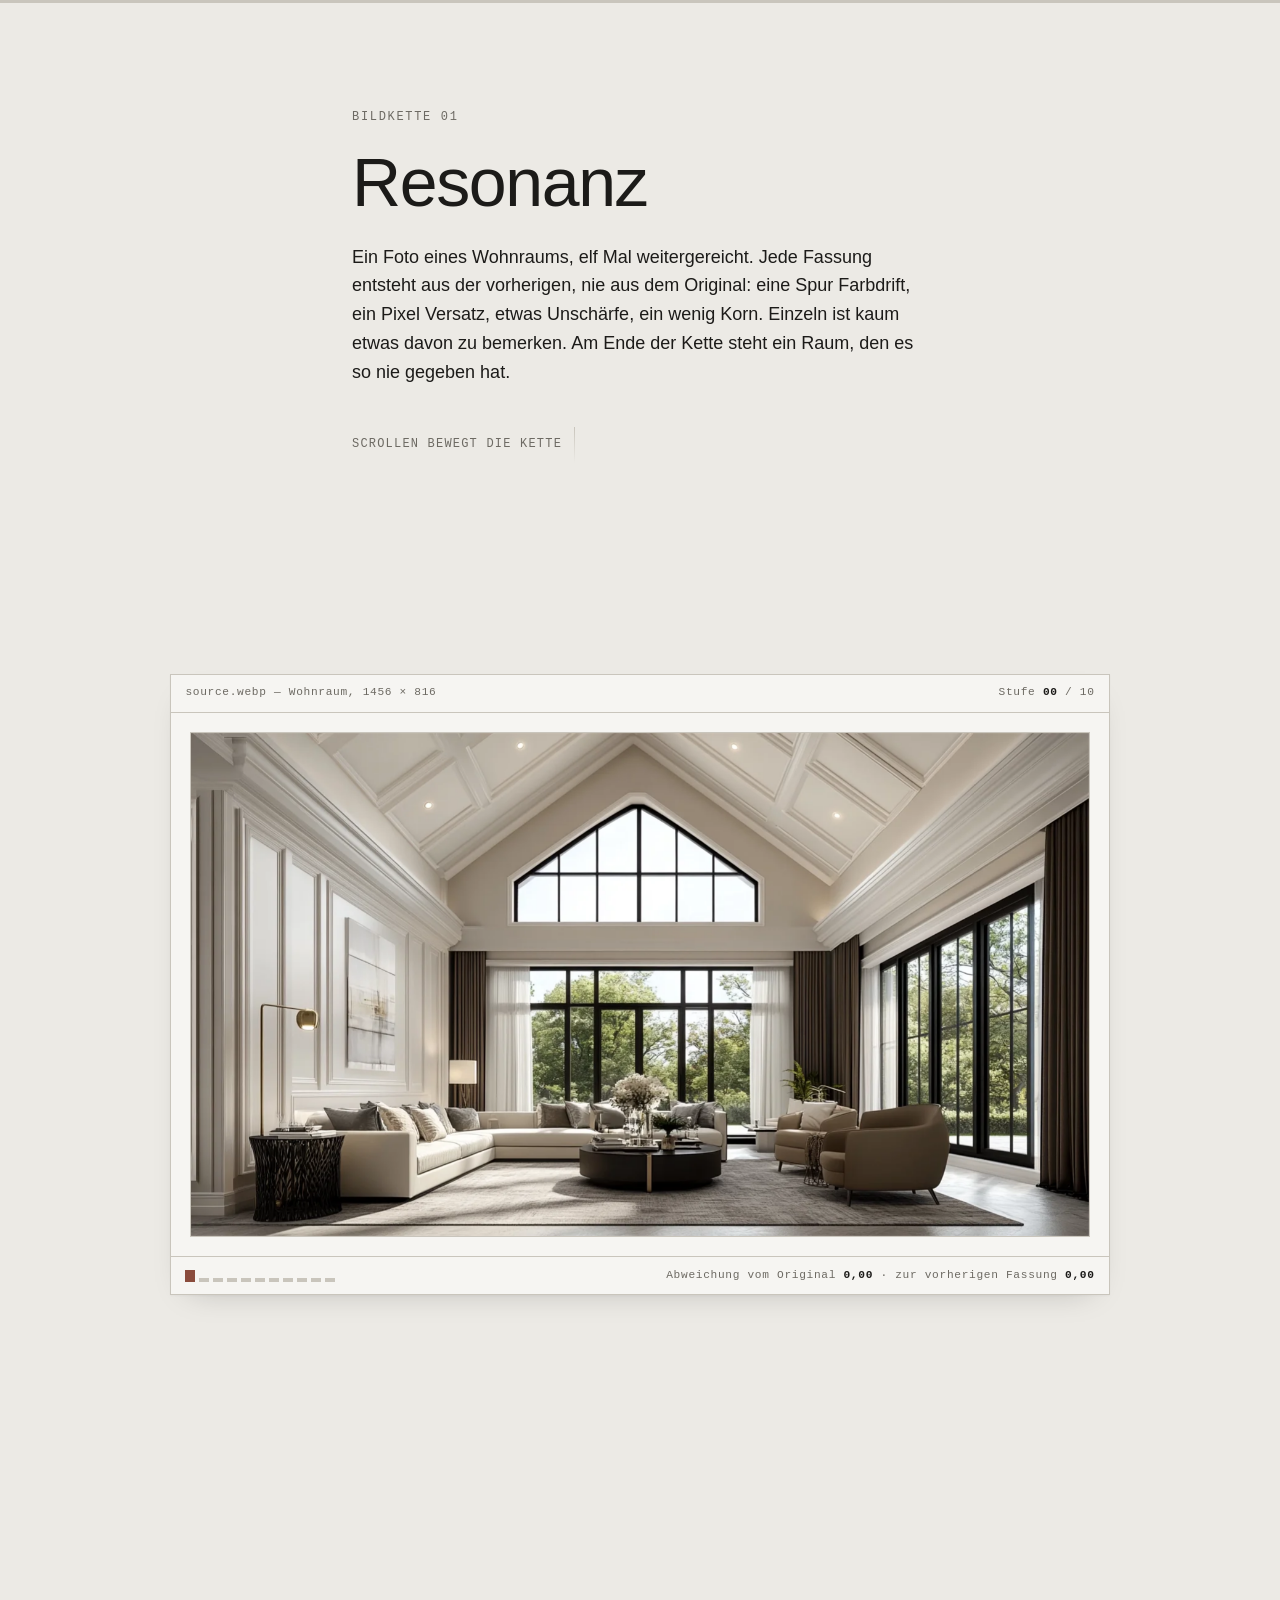
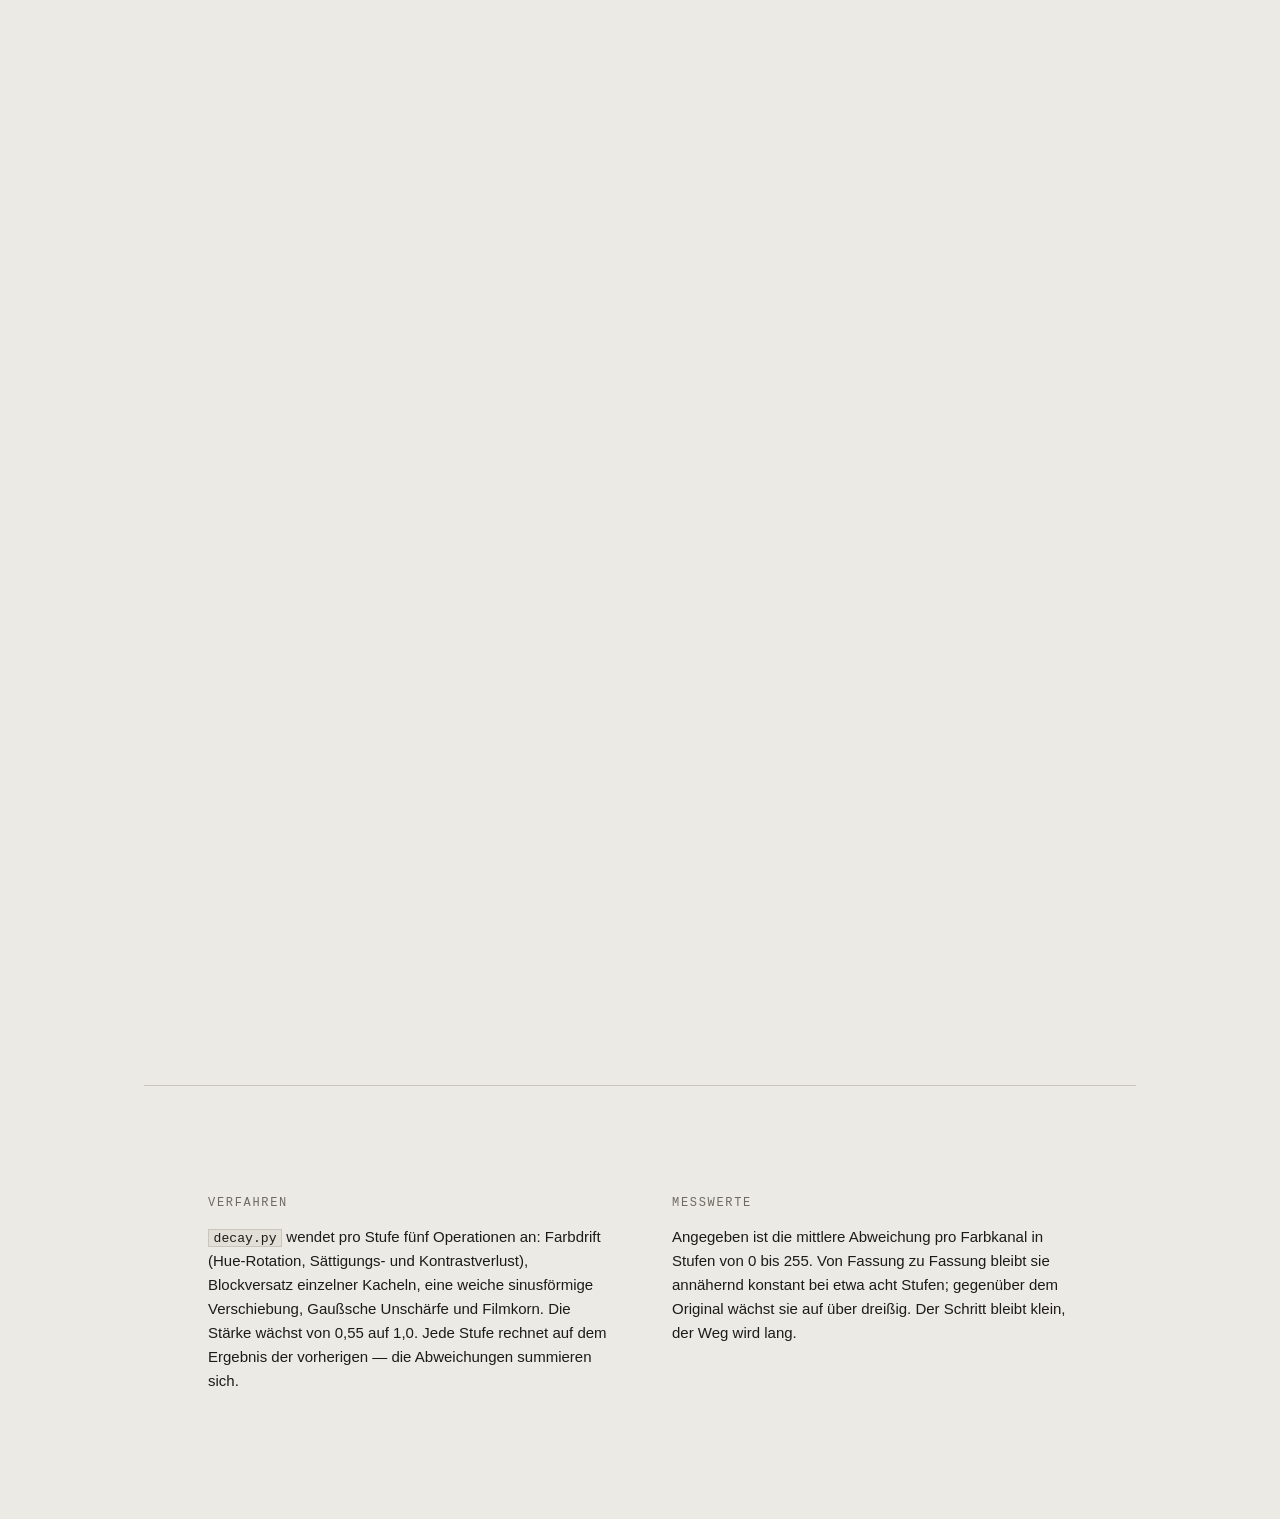
==== index.html @ 1f69f4d4 "Resonanz: Bildkette decay.py + scrollgesteuerte Website decay.py erzeugt aus source.webp zehn kumula" ====
<!DOCTYPE html>
<html lang="de">
<head>
<meta charset="utf-8">
<meta name="viewport" content="width=device-width, initial-scale=1">
<title>Resonanz — ein Raum verklingt</title>
<meta name="description" content="Elf Zustaende eines Innenraums, durch Scrollen ineinander überblendet.">
<link rel="stylesheet" href="style.css">
</head>
<body>

<!-- Fortschritt: bewusst sichtbar, damit die Bewegung messbar bleibt -->
<div class="fortschritt" role="progressbar" aria-label="Fortschritt durch die Bildkette"
     aria-valuemin="0" aria-valuemax="10" aria-valuenow="0">
  <div class="fortschritt__balken" id="balken"></div>
</div>

<header class="kopf">
  <p class="kopf__marke">Bildkette 01</p>
  <h1 class="kopf__titel">Resonanz</h1>
  <p class="kopf__text">
    Ein Foto eines Wohnraums, elf Mal weitergereicht. Jede Fassung entsteht aus der
    vorherigen, nie aus dem Original: eine Spur Farbdrift, ein Pixel Versatz, etwas
    Unschärfe, ein wenig Korn. Einzeln ist kaum etwas davon zu bemerken. Am Ende der
    Kette steht ein Raum, den es so nie gegeben hat.
  </p>
  <p class="kopf__hinweis" aria-hidden="true">Scrollen bewegt die Kette<span class="pfeil"></span></p>
</header>

<section class="bahn" id="bahn">
  <div class="buehne">

    <figure class="rahmen">
      <figcaption class="rahmen__kopf">
        <span class="rahmen__quelle">source.webp — Wohnraum, 1456 × 816</span>
        <span class="rahmen__stufe">Stufe <b id="stufe-zahl">00</b><span class="zart"> / 10</span></span>
      </figcaption>

      <div class="rahmen__flaeche">
        <div class="stapel" id="stapel"><!-- Bilder werden per JS eingesetzt --></div>
        <div class="laden" id="laden"><span id="laden-text">Bilder werden geladen</span></div>
      </div>

      <div class="rahmen__fuss">
        <ol class="skala" id="skala" aria-hidden="true"></ol>
        <p class="messwert">
          Abweichung vom Original <b id="mess-orig">0,00</b><span class="zart"> · zur vorherigen Fassung </span><b id="mess-vor">0,00</b>
        </p>
      </div>
    </figure>

  </div>
</section>

<footer class="fuss">
  <div class="fuss__spalte">
    <h2>Verfahren</h2>
    <p>
      <code>decay.py</code> wendet pro Stufe fünf Operationen an: Farbdrift
      (Hue-Rotation, Sättigungs- und Kontrastverlust), Blockversatz einzelner
      Kacheln, eine weiche sinusförmige Verschiebung, Gaußsche Unschärfe und
      Filmkorn. Die Stärke wächst von 0,55 auf 1,0. Jede Stufe rechnet auf dem
      Ergebnis der vorherigen — die Abweichungen summieren sich.
    </p>
  </div>
  <div class="fuss__spalte">
    <h2>Messwerte</h2>
    <p>
      Angegeben ist die mittlere Abweichung pro Farbkanal in Stufen von 0 bis 255.
      Von Fassung zu Fassung bleibt sie annähernd konstant bei etwa acht Stufen;
      gegenüber dem Original wächst sie auf über dreißig. Der Schritt bleibt
      klein, der Weg wird lang.
    </p>
  </div>
</footer>

<script src="img/stufen.js"></script>
<script src="app.js"></script>
</body>
</html>
---- style.css ----
/* Resonanz - Dispositiv: die Seite zeigt, dass sie zeigt.
   Kein Vollbild, kein Ausblenden der Oberflaeche. Das Bild sitzt sichtbar
   in einem Rahmen, Leisten und Skala bleiben stehen. */

:root {
  --papier:      #eceae5;
  --papier-tief: #e2dfd8;
  --tinte:       #1c1b19;
  --tinte-zart:  #6d6a63;
  --linie:       #c9c5bc;
  --akzent:      #8a4b3c;
  --rahmen-bg:   #f6f5f2;

  --schrift: ui-sans-serif, -apple-system, "Segoe UI", Helvetica, Arial, sans-serif;
  --mono: ui-monospace, SFMono-Regular, "SF Mono", Menlo, Consolas, monospace;

  --seitenrand: clamp(1.25rem, 5vw, 4rem);
  --bildverhaeltnis: 1456 / 816;
}

@media (prefers-color-scheme: dark) {
  :root {
    --papier:      #16161a;
    --papier-tief: #101013;
    --tinte:       #e8e6e1;
    --tinte-zart:  #908c85;
    --linie:       #34343a;
    --akzent:      #c98a72;
    --rahmen-bg:   #1d1d22;
  }
}

* { box-sizing: border-box; }

html { scroll-behavior: auto; }

body {
  margin: 0;
  background: var(--papier);
  color: var(--tinte);
  font-family: var(--schrift);
  line-height: 1.6;
  -webkit-font-smoothing: antialiased;
}

b { font-weight: 600; }
.zart { color: var(--tinte-zart); font-weight: 400; }

/* ---------------------------------------------------------------- Fortschritt */

.fortschritt {
  position: fixed;
  inset: 0 0 auto 0;
  height: 3px;
  background: var(--linie);
  z-index: 50;
}

.fortschritt__balken {
  height: 100%;
  width: 0;
  background: var(--akzent);
  transform-origin: left center;
}

/* ---------------------------------------------------------------- Kopf */

.kopf {
  max-width: 44rem;
  margin: 0 auto;
  padding: clamp(4rem, 12vh, 8rem) var(--seitenrand) clamp(3rem, 8vh, 5rem);
}

.kopf__marke {
  margin: 0 0 1.25rem;
  font-family: var(--mono);
  font-size: 0.75rem;
  letter-spacing: 0.14em;
  text-transform: uppercase;
  color: var(--tinte-zart);
}

.kopf__titel {
  margin: 0 0 1.5rem;
  font-size: clamp(2.5rem, 7vw, 4.25rem);
  font-weight: 300;
  letter-spacing: -0.02em;
  line-height: 1.05;
}

.kopf__text {
  margin: 0;
  font-size: clamp(1rem, 1.6vw, 1.125rem);
  max-width: 38rem;
  color: var(--tinte);
}

.kopf__hinweis {
  margin: 2.5rem 0 0;
  font-family: var(--mono);
  font-size: 0.75rem;
  letter-spacing: 0.1em;
  text-transform: uppercase;
  color: var(--tinte-zart);
  display: flex;
  align-items: center;
  gap: 0.75rem;
}

.pfeil {
  display: block;
  width: 1px;
  height: 2.25rem;
  background: linear-gradient(to bottom, var(--linie), transparent);
  animation: sinken 2.4s ease-in-out infinite;
}

@keyframes sinken {
  0%, 100% { opacity: 0.35; transform: translateY(0); }
  50%      { opacity: 1;    transform: translateY(4px); }
}

/* ---------------------------------------------------------------- Bahn / Buehne */

/* Die Scrollstrecke. Höhe wird in app.js gesetzt: 11 Stufen brauchen Weg. */
.bahn { position: relative; }

.buehne {
  position: sticky;
  top: 0;
  height: 100vh;
  height: 100svh;
  display: flex;
  align-items: center;
  justify-content: center;
  padding: 1.5rem var(--seitenrand);
}

/* ---------------------------------------------------------------- Rahmen */

.rahmen {
  /* Der dritte Wert deckelt die Breite über die verfuegbare Höhe ab,
     damit der Rahmen samt Leisten immer ganz in die Buehne passt. */
  width: min(940px, 90vw, (100vh - 17rem) * 1.7843);
  margin: 0;
  background: var(--rahmen-bg);
  border: 1px solid var(--linie);
  box-shadow: 0 1px 2px rgba(0, 0, 0, 0.04), 0 12px 32px -20px rgba(0, 0, 0, 0.28);
}

.rahmen__kopf,
.rahmen__fuss {
  display: flex;
  align-items: center;
  justify-content: space-between;
  gap: 1rem;
  padding: 0.6rem 0.9rem;
  font-family: var(--mono);
  font-size: 0.7rem;
  letter-spacing: 0.06em;
  color: var(--tinte-zart);
}

.rahmen__kopf { border-bottom: 1px solid var(--linie); }
.rahmen__fuss { border-top: 1px solid var(--linie); }

.rahmen__stufe b,
.messwert b { color: var(--tinte); font-variant-numeric: tabular-nums; }

/* Passepartout: das Bild beruehrt den Rahmen nicht. */
.rahmen__flaeche {
  position: relative;
  padding: 1.25rem;
  background: var(--rahmen-bg);
}

.stapel {
  position: relative;
  aspect-ratio: var(--bildverhaeltnis);
  overflow: hidden;
  background: var(--papier-tief);
  outline: 1px solid var(--linie);
  outline-offset: 0;
}

.stapel img {
  position: absolute;
  inset: 0;
  width: 100%;
  height: 100%;
  object-fit: cover;
  display: block;
  opacity: 0;
  will-change: opacity;
}

/* Ladeanzeige - verschwindet, sobald alle Fassungen da sind. */
.laden {
  position: absolute;
  inset: 1.25rem;
  display: flex;
  align-items: center;
  justify-content: center;
  background: var(--papier-tief);
  font-family: var(--mono);
  font-size: 0.75rem;
  color: var(--tinte-zart);
  transition: opacity 0.4s ease;
}

.laden[hidden] { display: none; }
.laden.fertig { opacity: 0; pointer-events: none; }

/* ---------------------------------------------------------------- Skala */

.skala {
  display: flex;
  align-items: flex-end;
  gap: 4px;
  margin: 0;
  padding: 0;
  list-style: none;
  height: 12px;
}

.skala li {
  width: 10px;
  height: 4px;
  background: var(--linie);
  transition: height 0.25s ease, background-color 0.25s ease;
}

.skala li.erreicht { background: var(--tinte-zart); }
.skala li.aktiv { height: 12px; background: var(--akzent); }

.messwert { margin: 0; white-space: nowrap; }

/* ---------------------------------------------------------------- Fuss */

.fuss {
  max-width: 62rem;
  margin: 0 auto;
  padding: clamp(4rem, 12vh, 7rem) var(--seitenrand) clamp(5rem, 14vh, 9rem);
  display: grid;
  gap: clamp(2rem, 5vw, 4rem);
  grid-template-columns: repeat(auto-fit, minmax(17rem, 1fr));
  border-top: 1px solid var(--linie);
}

.fuss h2 {
  margin: 0 0 0.75rem;
  font-family: var(--mono);
  font-size: 0.75rem;
  font-weight: 500;
  letter-spacing: 0.14em;
  text-transform: uppercase;
  color: var(--tinte-zart);
}

.fuss p { margin: 0; font-size: 0.9375rem; }

.fuss code {
  font-family: var(--mono);
  font-size: 0.875em;
  background: var(--papier-tief);
  border: 1px solid var(--linie);
  padding: 0.05em 0.35em;
}

/* ---------------------------------------------------------------- klein / ruhig */

@media (max-width: 40rem) {
  .rahmen { width: 100%; }
  .rahmen__flaeche { padding: 0.75rem; }
  .laden { inset: 0.75rem; }

  .rahmen__kopf,
  .rahmen__fuss { font-size: 0.625rem; padding: 0.55rem 0.7rem; }

  /* Die Quelle darf kürzen, die Stufenangabe nie umbrechen. */
  .rahmen__quelle {
    flex: 1 1 auto;
    min-width: 0;
    overflow: hidden;
    text-overflow: ellipsis;
    white-space: nowrap;
  }
  .rahmen__stufe { flex: 0 0 auto; white-space: nowrap; }

  .rahmen__fuss { flex-wrap: wrap; gap: 0.5rem; }
  .messwert { white-space: normal; }
}

@media (prefers-reduced-motion: reduce) {
  .pfeil { animation: none; }
  .skala li { transition: none; }
}
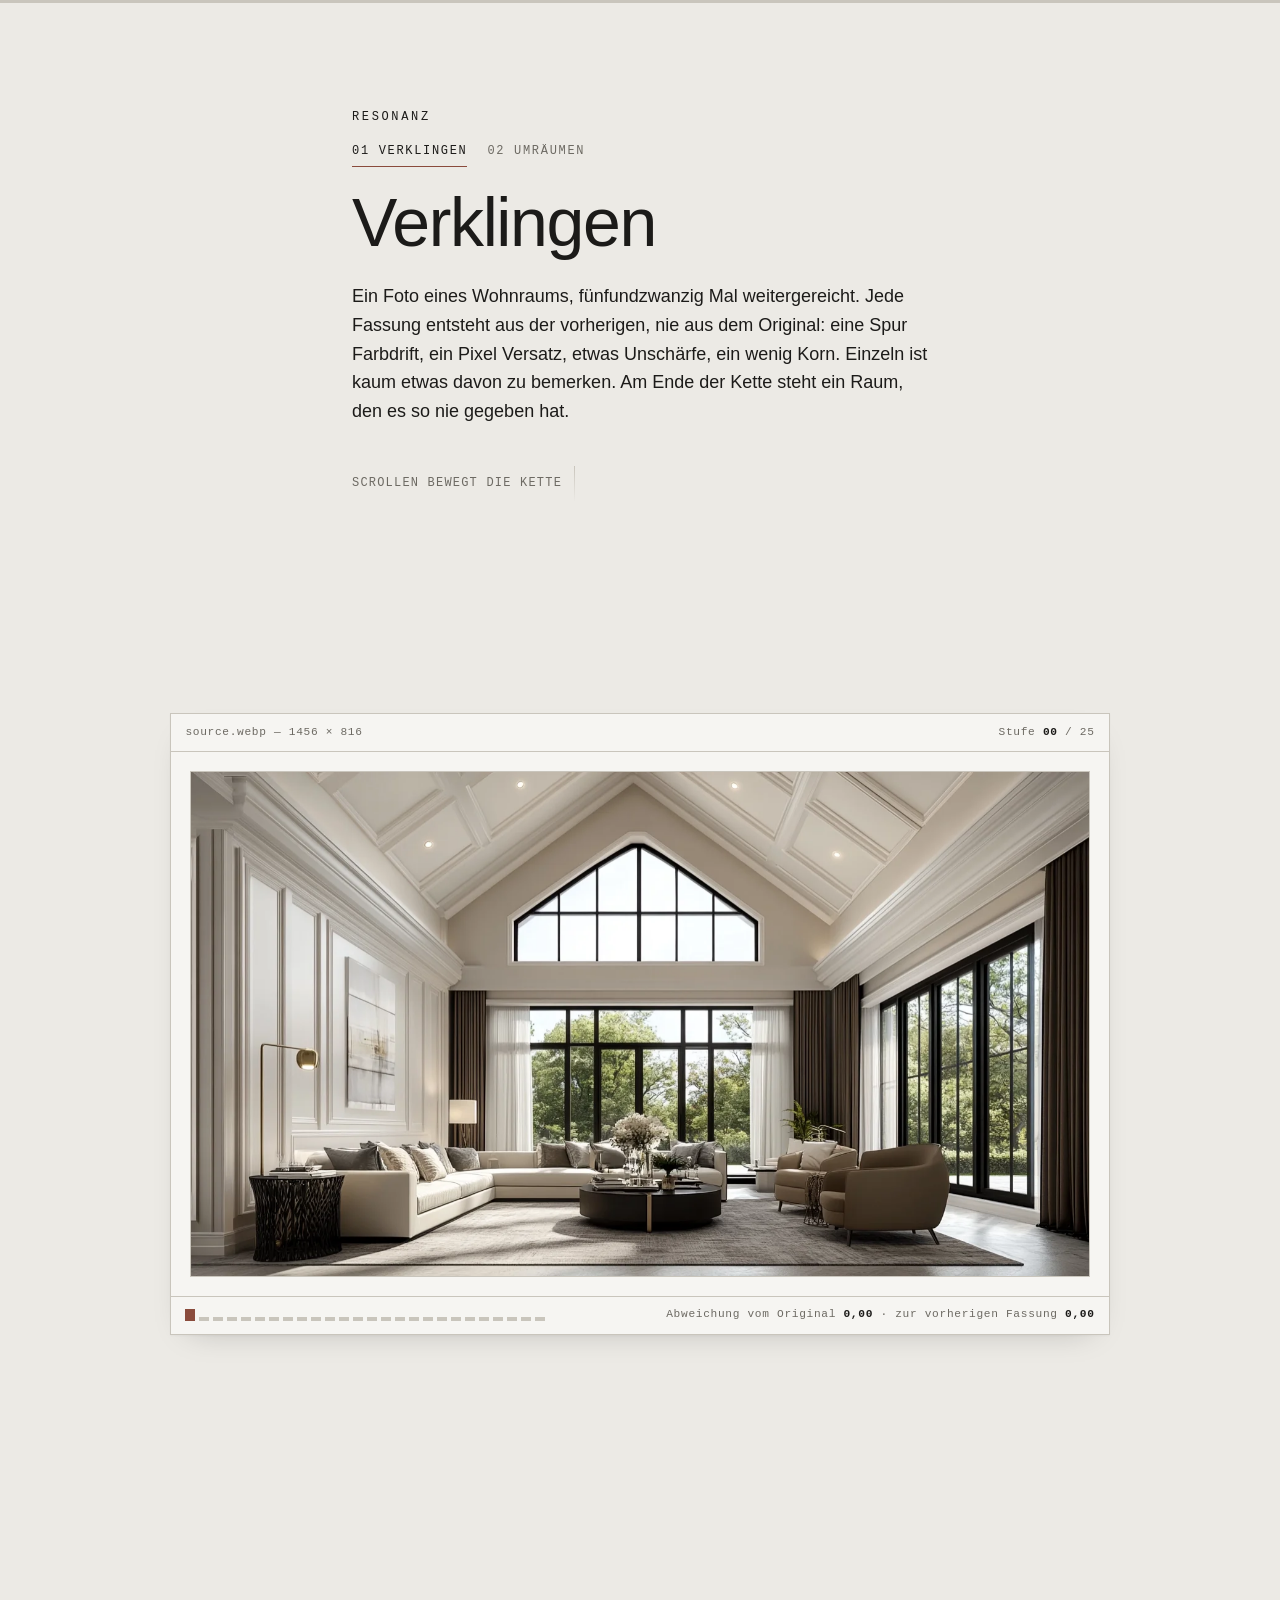
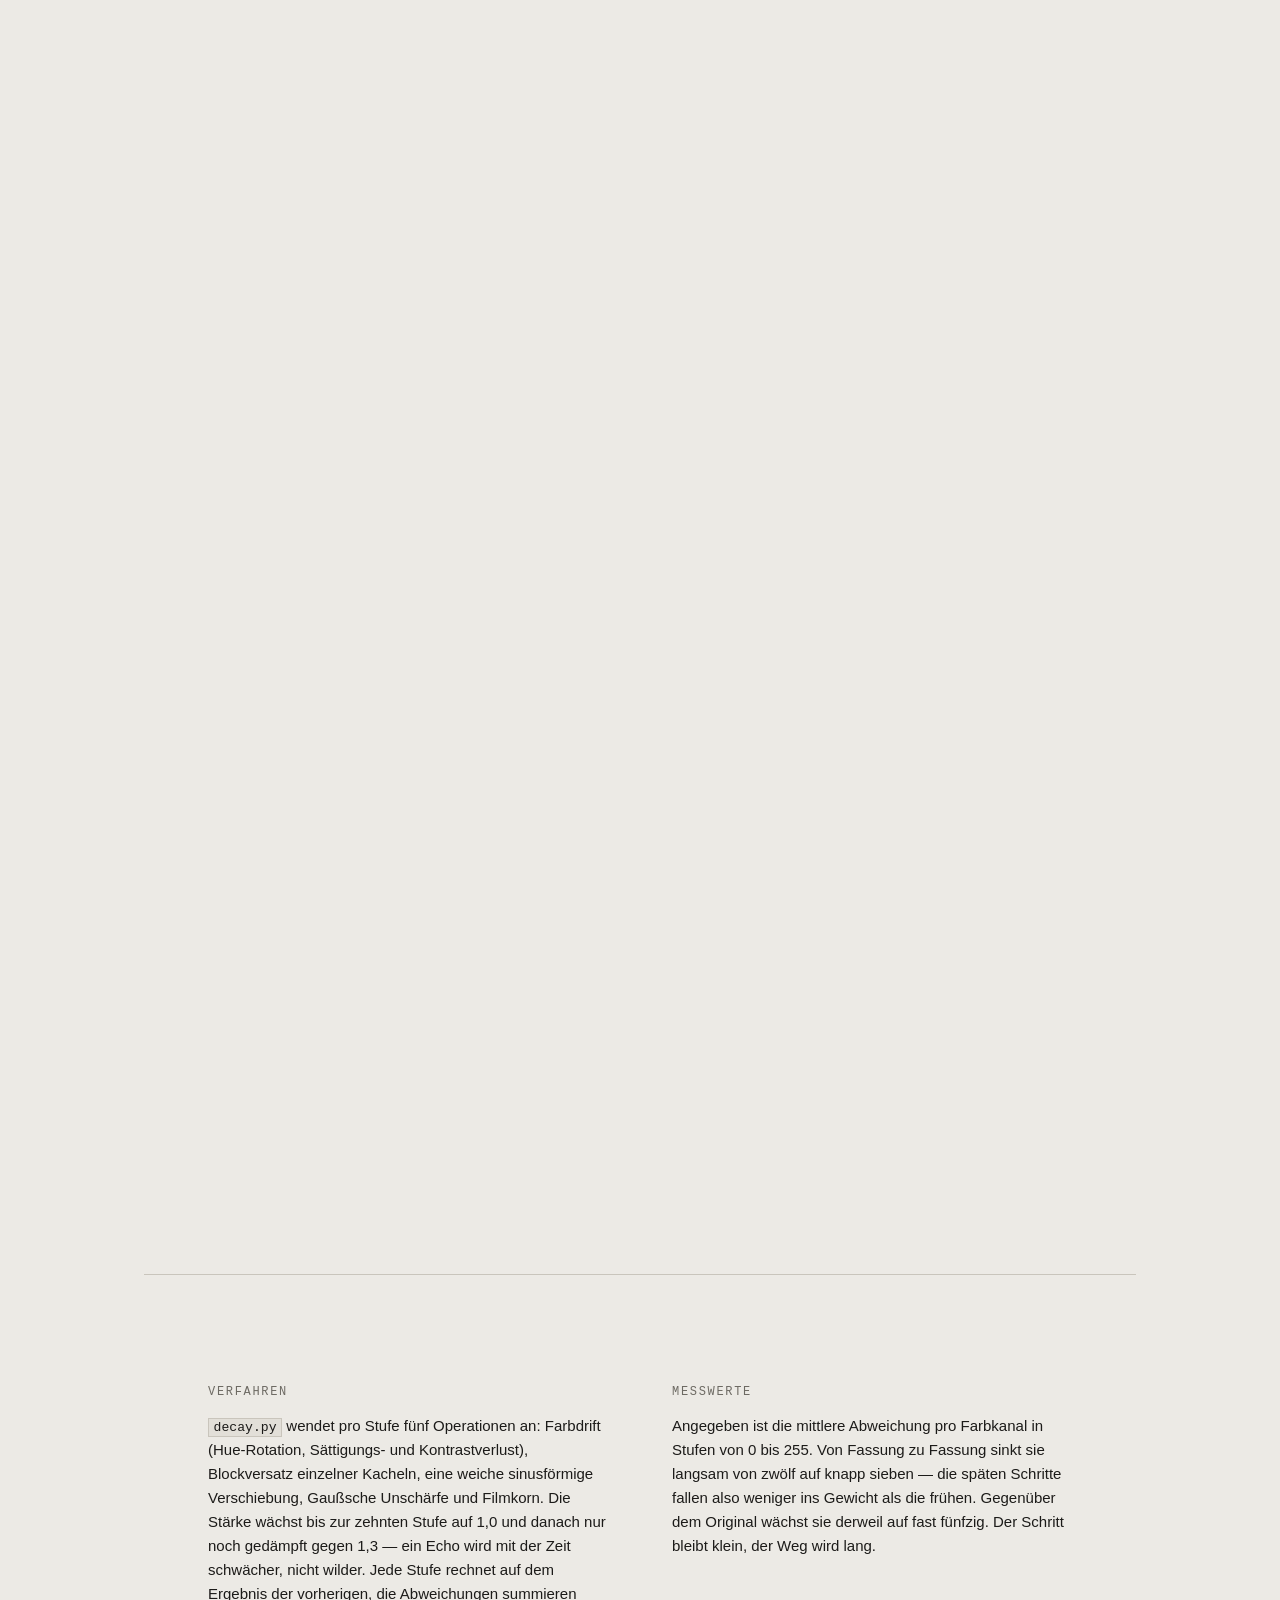
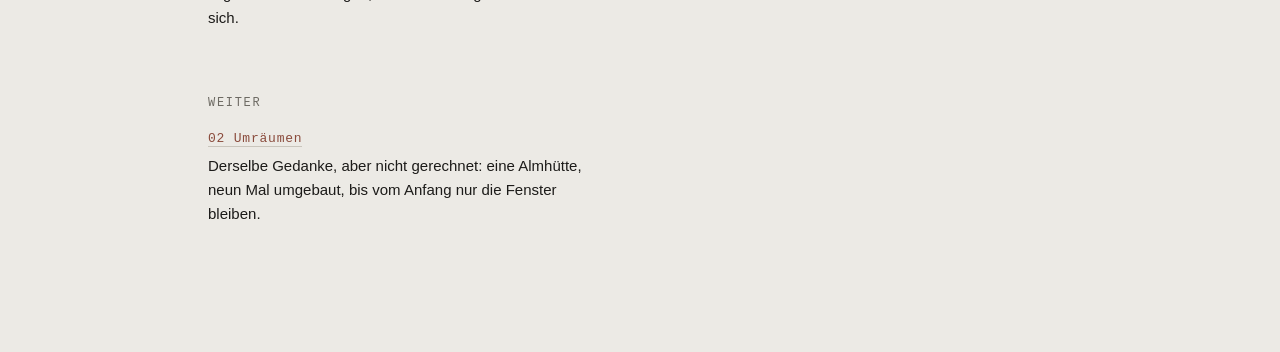
==== commit 2a3e016f: "Zweite Kette: Umräumen — moebel.html und Stufen 11 bis 25 Erste Kette bis Stufe 25 verlängert. Die S" ====
--- a/index.html
+++ b/index.html
@@ -16,10 +16,16 @@
 </div>
 
 <header class="kopf">
-  <p class="kopf__marke">Bildkette 01</p>
-  <h1 class="kopf__titel">Resonanz</h1>
+  <p class="kopf__marke">Resonanz</p>
+
+  <nav class="wechsel" aria-label="Bildketten">
+    <a class="wechsel__link" href="index.html" aria-current="page">01 Verklingen</a>
+    <a class="wechsel__link" href="moebel.html">02 Umräumen</a>
+  </nav>
+
+  <h1 class="kopf__titel">Verklingen</h1>
   <p class="kopf__text">
-    Ein Foto eines Wohnraums, elf Mal weitergereicht. Jede Fassung entsteht aus der
+    Ein Foto eines Wohnraums, fünfundzwanzig Mal weitergereicht. Jede Fassung entsteht aus der
     vorherigen, nie aus dem Original: eine Spur Farbdrift, ein Pixel Versatz, etwas
     Unschärfe, ein wenig Korn. Einzeln ist kaum etwas davon zu bemerken. Am Ende der
     Kette steht ein Raum, den es so nie gegeben hat.
@@ -32,8 +38,8 @@
 
     <figure class="rahmen">
       <figcaption class="rahmen__kopf">
-        <span class="rahmen__quelle">source.webp — Wohnraum, 1456 × 816</span>
-        <span class="rahmen__stufe">Stufe <b id="stufe-zahl">00</b><span class="zart"> / 10</span></span>
+        <span class="rahmen__quelle" id="quelle-name">source.webp</span>
+        <span class="rahmen__stufe">Stufe <b id="stufe-zahl">00</b><span class="zart" id="stufe-von"> / 25</span></span>
       </figcaption>
 
       <div class="rahmen__flaeche">
@@ -59,17 +65,28 @@
       <code>decay.py</code> wendet pro Stufe fünf Operationen an: Farbdrift
       (Hue-Rotation, Sättigungs- und Kontrastverlust), Blockversatz einzelner
       Kacheln, eine weiche sinusförmige Verschiebung, Gaußsche Unschärfe und
-      Filmkorn. Die Stärke wächst von 0,55 auf 1,0. Jede Stufe rechnet auf dem
-      Ergebnis der vorherigen — die Abweichungen summieren sich.
+      Filmkorn. Die Stärke wächst bis zur zehnten Stufe auf 1,0 und danach nur
+      noch gedämpft gegen 1,3 — ein Echo wird mit der Zeit schwächer, nicht
+      wilder. Jede Stufe rechnet auf dem Ergebnis der vorherigen, die
+      Abweichungen summieren sich.
     </p>
   </div>
   <div class="fuss__spalte">
     <h2>Messwerte</h2>
     <p>
       Angegeben ist die mittlere Abweichung pro Farbkanal in Stufen von 0 bis 255.
-      Von Fassung zu Fassung bleibt sie annähernd konstant bei etwa acht Stufen;
-      gegenüber dem Original wächst sie auf über dreißig. Der Schritt bleibt
-      klein, der Weg wird lang.
+      Von Fassung zu Fassung sinkt sie langsam von zwölf auf knapp sieben — die
+      späten Schritte fallen also weniger ins Gewicht als die frühen. Gegenüber
+      dem Original wächst sie derweil auf fast fünfzig. Der Schritt bleibt klein,
+      der Weg wird lang.
+    </p>
+  </div>
+  <div class="fuss__spalte">
+    <h2>Weiter</h2>
+    <p>
+      <a class="fuss__link" href="moebel.html">02 Umräumen</a><br>
+      Derselbe Gedanke, aber nicht gerechnet: eine Almhütte, neun Mal umgebaut,
+      bis vom Anfang nur die Fenster bleiben.
     </p>
   </div>
 </footer>
--- a/style.css
+++ b/style.css
@@ -16,6 +16,7 @@
 
   --seitenrand: clamp(1.25rem, 5vw, 4rem);
   --bildverhaeltnis: 1456 / 816;
+  --seitenfaktor: 1.7843;   /* Breite geteilt durch Höhe, für die Deckelung */
 }
 
 @media (prefers-color-scheme: dark) {
@@ -72,13 +73,50 @@
 }
 
 .kopf__marke {
+  margin: 0 0 0.9rem;
+  font-family: var(--mono);
+  font-size: 0.75rem;
+  letter-spacing: 0.22em;
+  text-transform: uppercase;
+  color: var(--tinte);
+}
+
+/* Wechsel zwischen den Ketten - zwei Wege durch dieselbe Frage. */
+.wechsel {
+  display: flex;
+  gap: 1.25rem;
   margin: 0 0 1.25rem;
   font-family: var(--mono);
   font-size: 0.75rem;
   letter-spacing: 0.14em;
   text-transform: uppercase;
-  color: var(--tinte-zart);
-}
+}
+
+.wechsel__link {
+  color: var(--tinte-zart);
+  text-decoration: none;
+  padding-bottom: 0.3rem;
+  border-bottom: 1px solid transparent;
+}
+
+.wechsel__link:hover { color: var(--tinte); }
+
+.wechsel__link[aria-current="page"] {
+  color: var(--tinte);
+  border-bottom-color: var(--akzent);
+}
+
+.fuss__link {
+  color: var(--akzent);
+  text-decoration: none;
+  border-bottom: 1px solid var(--linie);
+  font-family: var(--mono);
+  font-size: 0.8125rem;
+  letter-spacing: 0.06em;
+  line-height: 2.2;
+}
+
+.fuss__link:hover { border-bottom-color: var(--akzent); }
 
 .kopf__titel {
   margin: 0 0 1.5rem;
@@ -141,7 +179,7 @@
 .rahmen {
   /* Der dritte Wert deckelt die Breite über die verfuegbare Höhe ab,
      damit der Rahmen samt Leisten immer ganz in die Buehne passt. */
-  width: min(940px, 90vw, (100vh - 17rem) * 1.7843);
+  width: min(940px, 90vw, calc((100vh - 17rem) * var(--seitenfaktor)));
   margin: 0;
   background: var(--rahmen-bg);
   border: 1px solid var(--linie);
@@ -213,6 +251,8 @@
 
 /* ---------------------------------------------------------------- Skala */
 
+/* Die Skala trägt so viele Striche, wie die Kette Stufen hat - sie muss
+   sich der Anzahl anpassen statt über die Leiste hinauszuwachsen. */
 .skala {
   display: flex;
   align-items: flex-end;
@@ -221,10 +261,14 @@
   padding: 0;
   list-style: none;
   height: 12px;
+  flex: 1 1 auto;
+  max-width: 420px;
 }
 
 .skala li {
-  width: 10px;
+  flex: 1 1 0;
+  min-width: 2px;
+  max-width: 10px;
   height: 4px;
   background: var(--linie);
   transition: height 0.25s ease, background-color 0.25s ease;
@@ -289,6 +333,7 @@
 
   .rahmen__fuss { flex-wrap: wrap; gap: 0.5rem; }
   .messwert { white-space: normal; }
+  .skala { gap: 2px; max-width: 100%; }
 }
 
 @media (prefers-reduced-motion: reduce) {
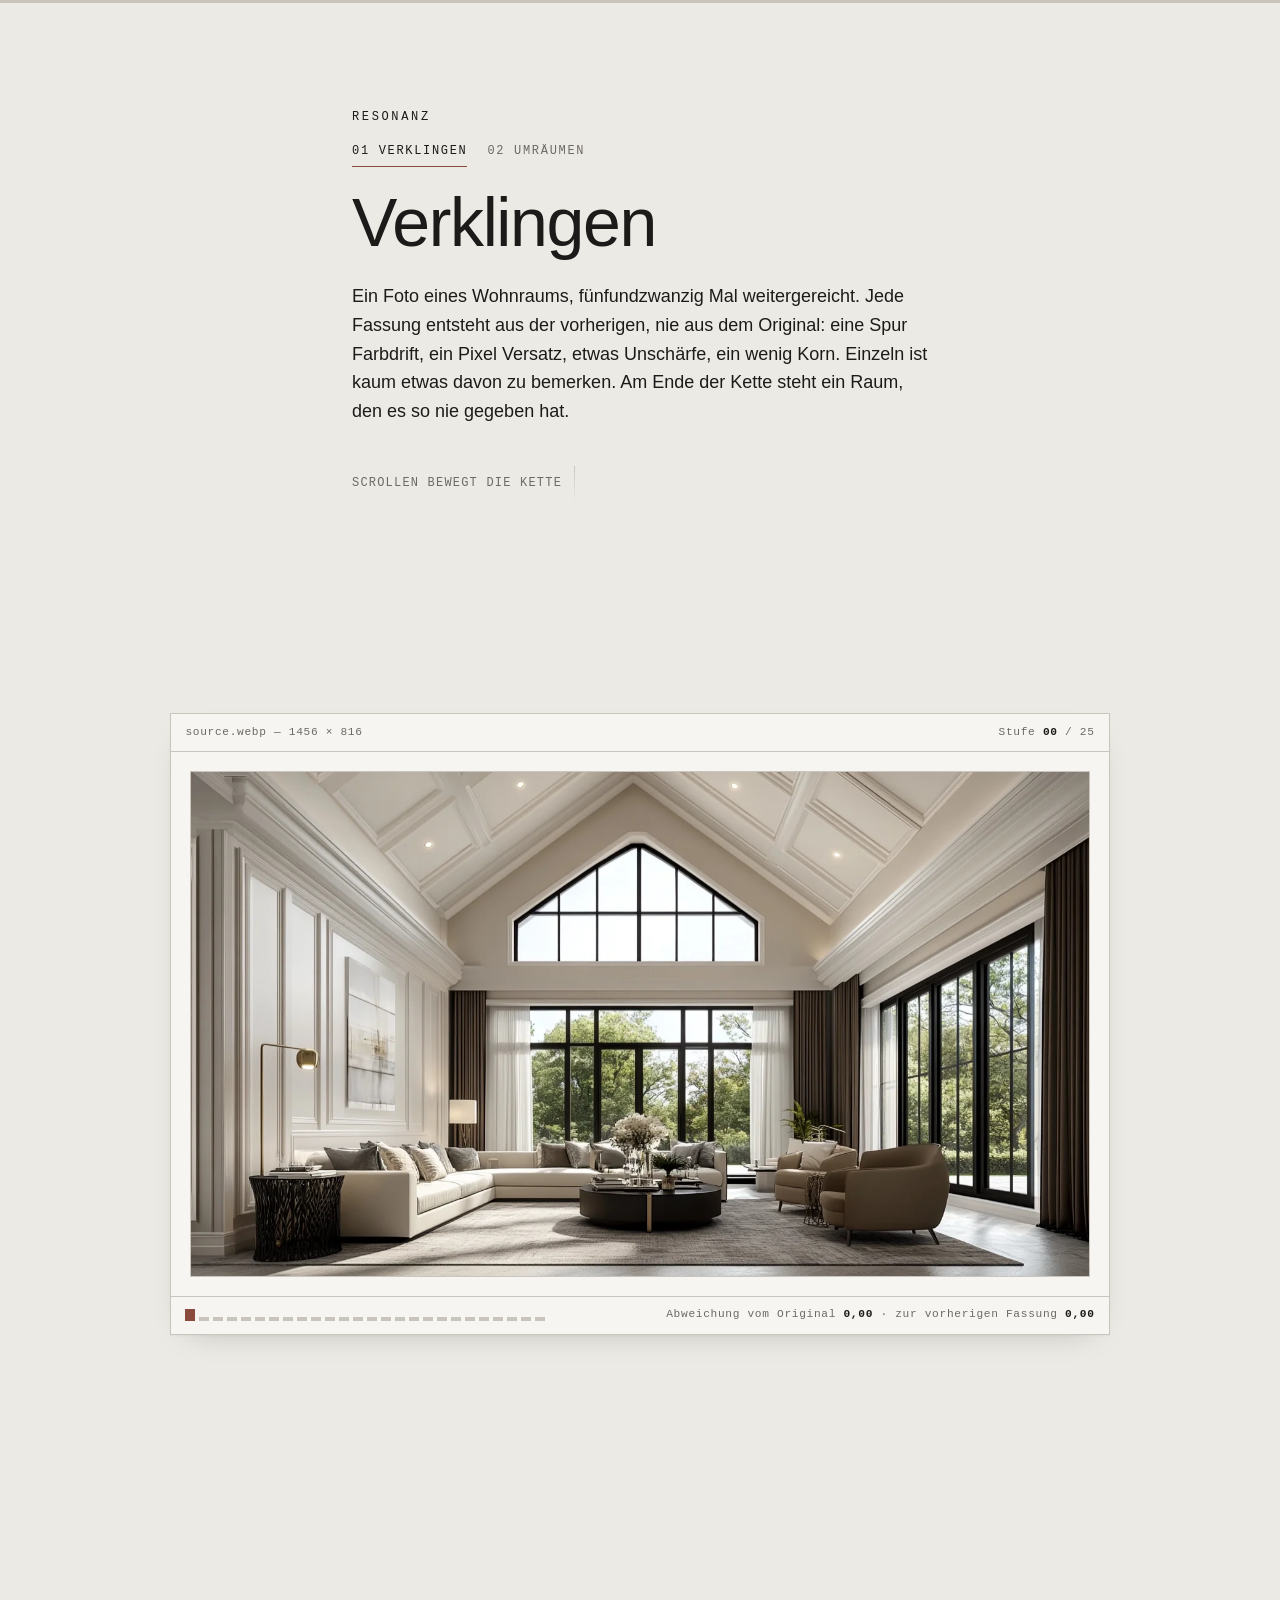
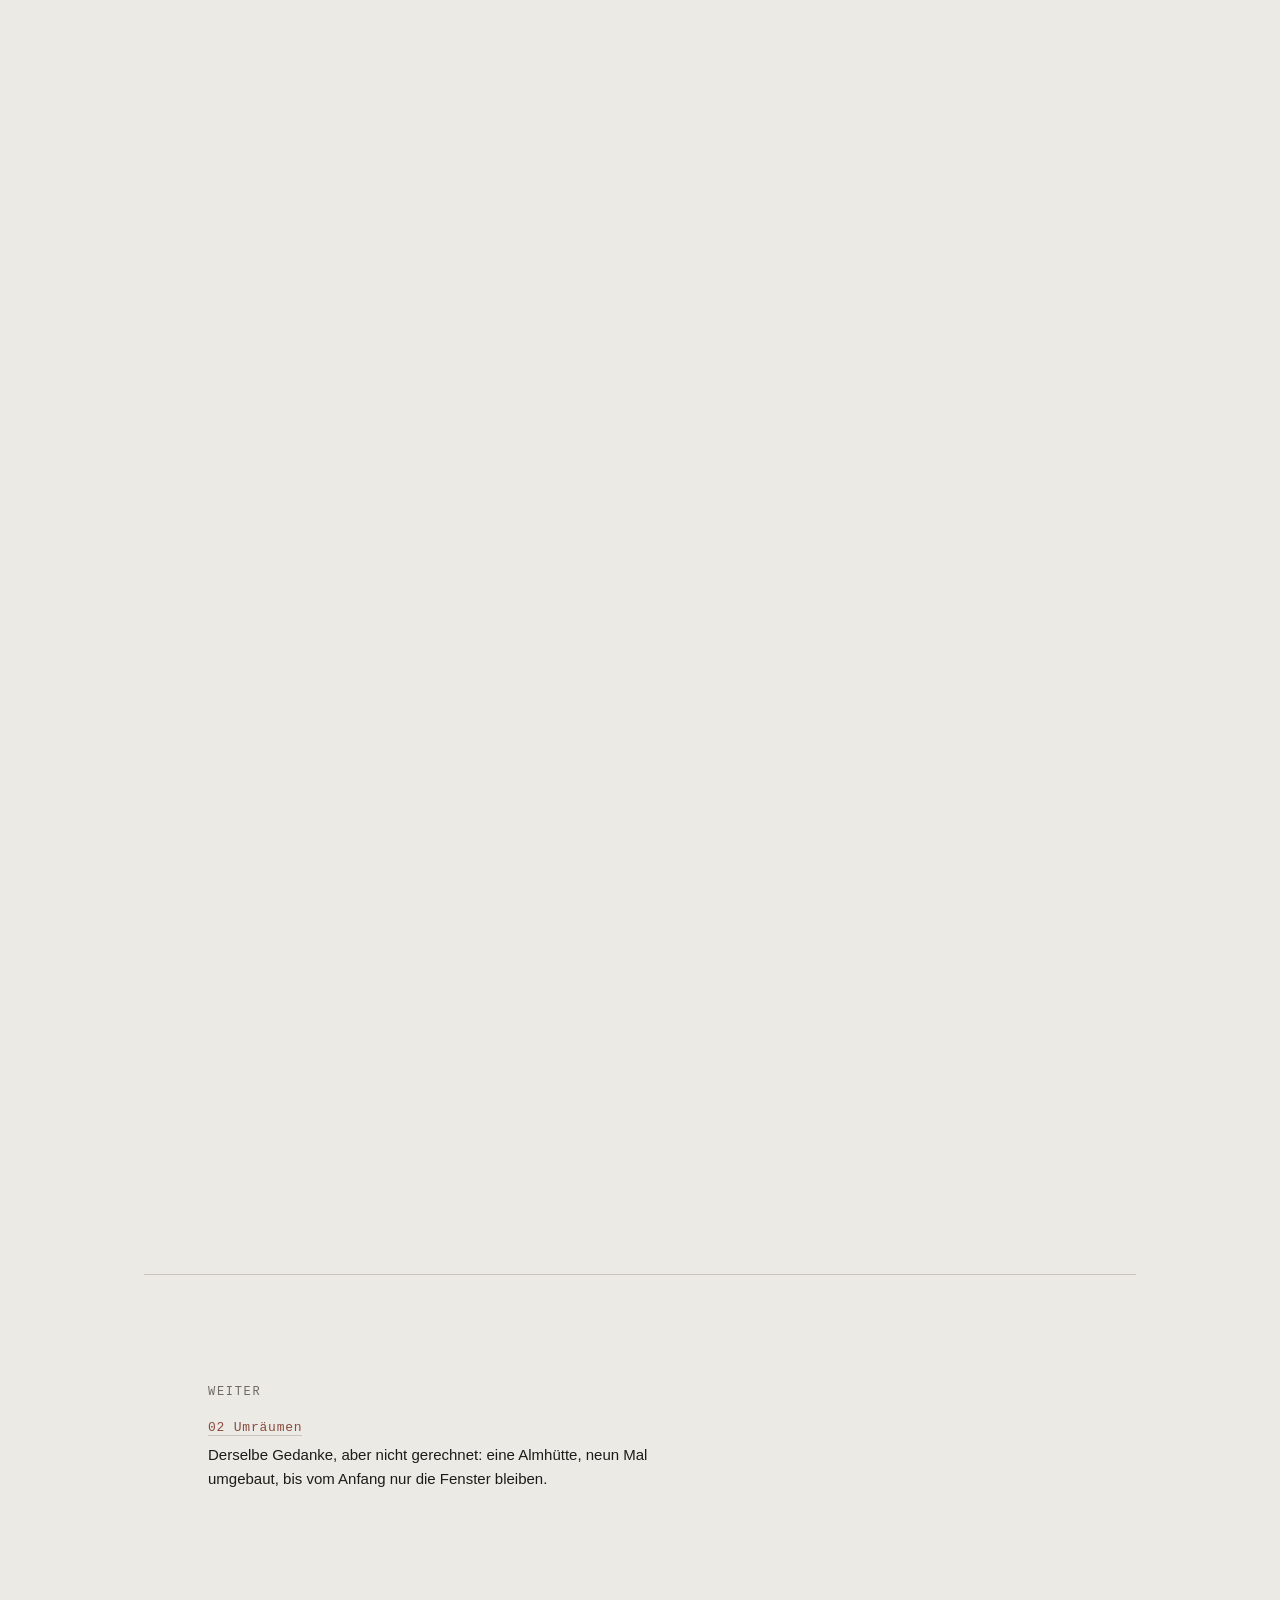
==== commit f0513d27: "Erklärungstexte aus dem Fuß beider Seiten entfernt Die Spalten "Verfahren" und "Messwerte" fallen we" ====
--- a/index.html
+++ b/index.html
@@ -60,28 +60,6 @@
 
 <footer class="fuss">
   <div class="fuss__spalte">
-    <h2>Verfahren</h2>
-    <p>
-      <code>decay.py</code> wendet pro Stufe fünf Operationen an: Farbdrift
-      (Hue-Rotation, Sättigungs- und Kontrastverlust), Blockversatz einzelner
-      Kacheln, eine weiche sinusförmige Verschiebung, Gaußsche Unschärfe und
-      Filmkorn. Die Stärke wächst bis zur zehnten Stufe auf 1,0 und danach nur
-      noch gedämpft gegen 1,3 — ein Echo wird mit der Zeit schwächer, nicht
-      wilder. Jede Stufe rechnet auf dem Ergebnis der vorherigen, die
-      Abweichungen summieren sich.
-    </p>
-  </div>
-  <div class="fuss__spalte">
-    <h2>Messwerte</h2>
-    <p>
-      Angegeben ist die mittlere Abweichung pro Farbkanal in Stufen von 0 bis 255.
-      Von Fassung zu Fassung sinkt sie langsam von zwölf auf knapp sieben — die
-      späten Schritte fallen also weniger ins Gewicht als die frühen. Gegenüber
-      dem Original wächst sie derweil auf fast fünfzig. Der Schritt bleibt klein,
-      der Weg wird lang.
-    </p>
-  </div>
-  <div class="fuss__spalte">
     <h2>Weiter</h2>
     <p>
       <a class="fuss__link" href="moebel.html">02 Umräumen</a><br>
--- a/style.css
+++ b/style.css
@@ -301,7 +301,7 @@
   color: var(--tinte-zart);
 }
 
-.fuss p { margin: 0; font-size: 0.9375rem; }
+.fuss p { margin: 0; font-size: 0.9375rem; max-width: 32rem; }
 
 .fuss code {
   font-family: var(--mono);
